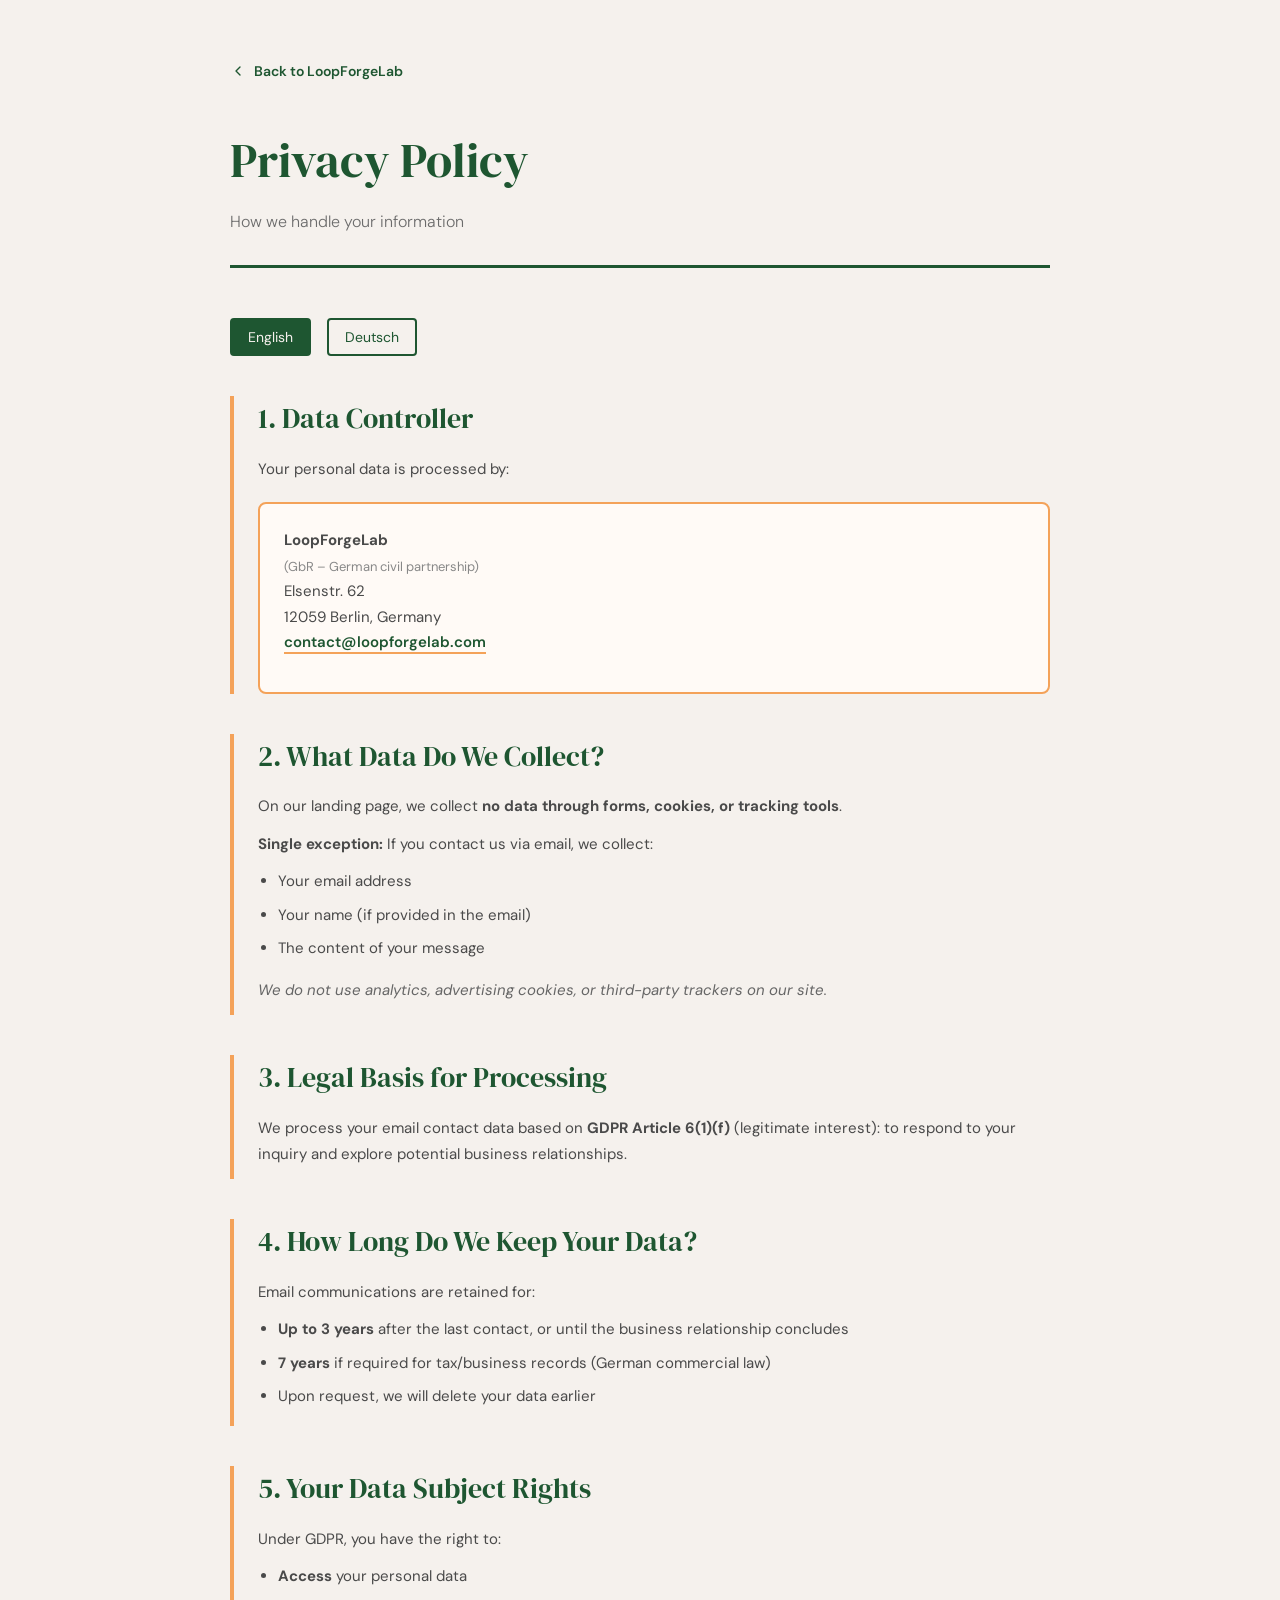
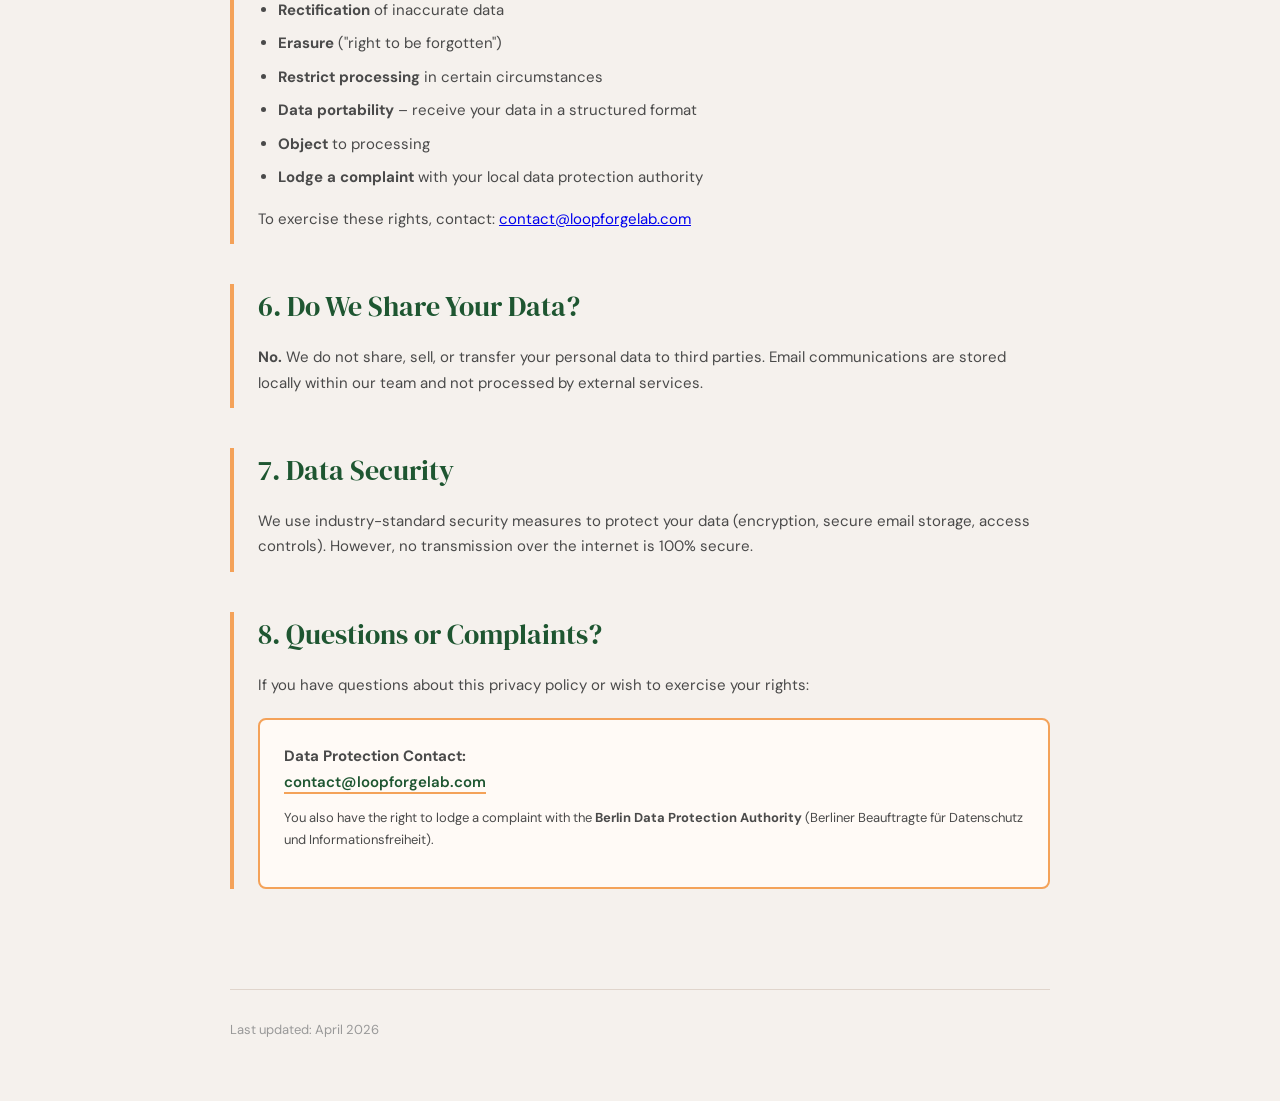
==== privacy.html @ a391ba32 "add privacy policy" ====
<!DOCTYPE html>
<html lang="en">
<head>
    <meta charset="UTF-8">
    <meta name="viewport" content="width=device-width, initial-scale=1.0">
    <title>Privacy Policy | LoopForgeLab</title>
    <meta name="description" content="LoopForgeLab's privacy policy — how we handle your personal data in compliance with GDPR.">
    <link rel="preconnect" href="https://fonts.googleapis.com">
    <link rel="preconnect" href="https://fonts.gstatic.com" crossorigin>
    <link href="https://fonts.googleapis.com/css2?family=DM+Sans:wght@300;400;600&family=DM+Serif+Display&display=swap" rel="stylesheet">
    <style>
        * {
            margin: 0;
            padding: 0;
            box-sizing: border-box;
        }

        body {
            background-color: #f5f1ed; /* Cream */
            font-family: 'DM Sans', -apple-system, BlinkMacSystemFont, 'Segoe UI', sans-serif;
            color: #2d3436;
            line-height: 1.6;
        }

        .privacy-container {
            max-width: 900px;
            margin: 0 auto;
            padding: 60px 40px;
        }

        .privacy-header {
            margin-bottom: 50px;
            border-bottom: 3px solid #1e5631; /* Forest green */
            padding-bottom: 30px;
        }

        .privacy-header h1 {
            font-family: 'DM Serif Display', Georgia, serif;
            font-size: 48px;
            color: #1e5631;
            margin-bottom: 10px;
            font-weight: 400;
        }

        .privacy-header p {
            font-size: 16px;
            color: #6b6b6b; /* Warm gray */
            font-weight: 300;
        }

        .language-toggle {
            display: flex;
            gap: 16px;
            margin-bottom: 40px;
        }

        .lang-btn {
            padding: 8px 16px;
            border: 2px solid #1e5631;
            background: transparent;
            color: #1e5631;
            font-family: 'DM Sans';
            font-size: 14px;
            cursor: pointer;
            border-radius: 4px;
            transition: all 0.2s;
        }

        .lang-btn.active {
            background-color: #1e5631;
            color: #f5f1ed;
        }

        .lang-btn:hover {
            background-color: #1e5631;
            color: #f5f1ed;
        }

        .privacy-content {
            display: grid;
            gap: 40px;
        }

        .privacy-section {
            border-left: 4px solid #f4a259; /* Accent orange */
            padding-left: 24px;
        }

        .privacy-section h2 {
            font-family: 'DM Serif Display', Georgia, serif;
            font-size: 28px;
            color: #1e5631;
            margin-bottom: 16px;
            font-weight: 400;
        }

        .privacy-section h3 {
            font-family: 'DM Serif Display', Georgia, serif;
            font-size: 18px;
            color: #2d3436;
            margin-top: 20px;
            margin-bottom: 12px;
            font-weight: 400;
        }

        .privacy-section p {
            font-size: 15px;
            color: #4a4a4a;
            margin-bottom: 12px;
            line-height: 1.7;
        }

        .privacy-section ul {
            margin-left: 20px;
            margin-bottom: 16px;
        }

        .privacy-section li {
            font-size: 15px;
            color: #4a4a4a;
            margin-bottom: 8px;
            line-height: 1.7;
        }

        .contact-info {
            background-color: #fffaf6;
            border: 2px solid #f4a259;
            border-radius: 8px;
            padding: 24px;
            margin-top: 20px;
        }

        .contact-info p {
            margin-bottom: 12px;
        }

        .contact-info a {
            color: #1e5631;
            text-decoration: none;
            font-weight: 600;
            border-bottom: 2px solid #f4a259;
            transition: border-color 0.2s;
        }

        .contact-info a:hover {
            border-bottom-color: #1e5631;
        }

        .last-updated {
            margin-top: 60px;
            padding-top: 30px;
            border-top: 1px solid #e0d5cc;
            font-size: 13px;
            color: #999;
        }

        .back-link {
            display: inline-flex;
            align-items: center;
            gap: 8px;
            margin-bottom: 40px;
            color: #1e5631;
            text-decoration: none;
            font-size: 14px;
            font-weight: 600;
            transition: opacity 0.2s;
        }

        .back-link:hover {
            opacity: 0.7;
        }

        .back-link svg {
            width: 16px;
            height: 16px;
        }

        .hidden {
            display: none;
        }

        @media (max-width: 768px) {
            .privacy-container {
                padding: 40px 24px;
            }

            .privacy-header h1 {
                font-size: 36px;
            }

            .privacy-section h2 {
                font-size: 24px;
            }
        }
    </style>
</head>
<body>

<div class="privacy-container">

    <a href="index.html" class="back-link">
        <svg viewBox="0 0 24 24" fill="none" stroke="currentColor" stroke-width="2" stroke-linecap="round" stroke-linejoin="round">
            <polyline points="15 18 9 12 15 6"></polyline>
        </svg>
        Back to LoopForgeLab
    </a>

    <div class="privacy-header">
        <h1 id="page-title">Privacy Policy</h1>
        <p id="page-subtitle">How we handle your information</p>
    </div>

    <div class="language-toggle">
        <button class="lang-btn active" onclick="setLanguage('en')">English</button>
        <button class="lang-btn" onclick="setLanguage('de')">Deutsch</button>
    </div>

    <!-- ========== ENGLISH VERSION ========== -->
    <div id="content-en" class="privacy-content">

        <!-- 1. Data Controller -->
        <div class="privacy-section">
            <h2>1. Data Controller</h2>
            <p>Your personal data is processed by:</p>
            <div class="contact-info">
                <p>
                    <strong>LoopForgeLab</strong><br>
                    <span style="font-size: 13px; color: #888;">(GbR – German civil partnership)</span><br>
                    Elsenstr. 62<br>
                    12059 Berlin, Germany<br>
                    <a href="mailto:contact@loopforgelab.com">contact@loopforgelab.com</a>
                </p>
            </div>
        </div>

        <!-- 2. What Data Do We Collect? -->
        <div class="privacy-section">
            <h2>2. What Data Do We Collect?</h2>
            <p>On our landing page, we collect <strong>no data through forms, cookies, or tracking tools</strong>.</p>
            <p><strong>Single exception:</strong> If you contact us via email, we collect:</p>
            <ul>
                <li>Your email address</li>
                <li>Your name (if provided in the email)</li>
                <li>The content of your message</li>
            </ul>
            <p style="margin-top: 16px; font-style: italic; color: #666;">We do not use analytics, advertising cookies, or third-party trackers on our site.</p>
        </div>

        <!-- 3. Legal Basis -->
        <div class="privacy-section">
            <h2>3. Legal Basis for Processing</h2>
            <p>We process your email contact data based on <strong>GDPR Article 6(1)(f)</strong> (legitimate interest): to respond to your inquiry and explore potential business relationships.</p>
        </div>

        <!-- 4. Data Retention -->
        <div class="privacy-section">
            <h2>4. How Long Do We Keep Your Data?</h2>
            <p>Email communications are retained for:</p>
            <ul>
                <li><strong>Up to 3 years</strong> after the last contact, or until the business relationship concludes</li>
                <li><strong>7 years</strong> if required for tax/business records (German commercial law)</li>
                <li>Upon request, we will delete your data earlier</li>
            </ul>
        </div>

        <!-- 5. Your Rights -->
        <div class="privacy-section">
            <h2>5. Your Data Subject Rights</h2>
            <p>Under GDPR, you have the right to:</p>
            <ul>
                <li><strong>Access</strong> your personal data</li>
                <li><strong>Rectification</strong> of inaccurate data</li>
                <li><strong>Erasure</strong> ("right to be forgotten")</li>
                <li><strong>Restrict processing</strong> in certain circumstances</li>
                <li><strong>Data portability</strong> – receive your data in a structured format</li>
                <li><strong>Object</strong> to processing</li>
                <li><strong>Lodge a complaint</strong> with your local data protection authority</li>
            </ul>
            <p style="margin-top: 16px;">To exercise these rights, contact: <a href="mailto:contact@loopforgelab.com">contact@loopforgelab.com</a></p>
        </div>

        <!-- 6. Data Sharing -->
        <div class="privacy-section">
            <h2>6. Do We Share Your Data?</h2>
            <p><strong>No.</strong> We do not share, sell, or transfer your personal data to third parties. Email communications are stored locally within our team and not processed by external services.</p>
        </div>

        <!-- 7. Security -->
        <div class="privacy-section">
            <h2>7. Data Security</h2>
            <p>We use industry-standard security measures to protect your data (encryption, secure email storage, access controls). However, no transmission over the internet is 100% secure.</p>
        </div>

        <!-- 8. Contact & Complaints -->
        <div class="privacy-section">
            <h2>8. Questions or Complaints?</h2>
            <p>If you have questions about this privacy policy or wish to exercise your rights:</p>
            <div class="contact-info">
                <p>
                    <strong>Data Protection Contact:</strong><br>
                    <a href="mailto:contact@loopforgelab.com">contact@loopforgelab.com</a>
                </p>
                <p style="margin-top: 12px; font-size: 13px;">
                    You also have the right to lodge a complaint with the <strong>Berlin Data Protection Authority</strong> (Berliner Beauftragte für Datenschutz und Informationsfreiheit).
                </p>
            </div>
        </div>

        <div class="last-updated">
            Last updated: April 2026
        </div>

    </div>

    <!-- ========== GERMAN VERSION ========== -->
    <div id="content-de" class="privacy-content hidden">

        <!-- 1. Verantwortliche Stelle -->
        <div class="privacy-section">
            <h2>1. Verantwortliche Stelle</h2>
            <p>Deine personenbezogenen Daten werden verarbeitet durch:</p>
            <div class="contact-info">
                <p>
                    <strong>LoopForgeLab</strong><br>
                    <span style="font-size: 13px; color: #888;">(GbR – Gesellschaft bürgerlichen Rechts)</span><br>
                    Elsenstr. 62<br>
                    12059 Berlin, Deutschland<br>
                    <a href="mailto:contact@loopforgelab.com">contact@loopforgelab.com</a>
                </p>
            </div>
        </div>

        <!-- 2. Welche Daten erheben wir? -->
        <div class="privacy-section">
            <h2>2. Welche Daten erheben wir?</h2>
            <p>Auf unserer Landingpage sammeln wir <strong>keine Daten durch Formulare, Cookies oder Tracking-Tools</strong>.</p>
            <p><strong>Einzige Ausnahme:</strong> Wenn du uns per E-Mail kontaktierst, erheben wir:</p>
            <ul>
                <li>Deine E-Mail-Adresse</li>
                <li>Deinen Namen (falls angegeben)</li>
                <li>Den Inhalt deiner Nachricht</li>
            </ul>
            <p style="margin-top: 16px; font-style: italic; color: #666;">Wir nutzen keine Analysen, Werbecookies oder Tracker von Drittanbietern.</p>
        </div>

        <!-- 3. Rechtsgrundlage -->
        <div class="privacy-section">
            <h2>3. Rechtsgrundlage der Verarbeitung</h2>
            <p>Wir verarbeiten deine E-Mail-Daten auf Grundlage von <strong>DSGVO Art. 6 Abs. 1 lit. f</strong> (berechtigtes Interesse): um deine Anfrage zu beantworten und geschäftliche Beziehungen zu initiieren.</p>
        </div>

        <!-- 4. Speicherdauer -->
        <div class="privacy-section">
            <h2>4. Wie lange speichern wir deine Daten?</h2>
            <p>E-Mail-Kommunikationen werden gespeichert für:</p>
            <ul>
                <li><strong>Bis zu 3 Jahre</strong> nach der letzten Kontaktaufnahme oder bis zum Ende der Geschäftsbeziehung</li>
                <li><strong>7 Jahre</strong>, falls erforderlich für Steuer-/Geschäftsunterlagen (deutsches Handelsrecht)</li>
                <li>Auf Anfrage löschen wir deine Daten früher</li>
            </ul>
        </div>

        <!-- 5. Deine Rechte -->
        <div class="privacy-section">
            <h2>5. Deine Rechte als betroffene Person</h2>
            <p>Nach der DSGVO hast du das Recht auf:</p>
            <ul>
                <li><strong>Auskunft</strong> über deine Daten</li>
                <li><strong>Berichtigung</strong> falscher Daten</li>
                <li><strong>Löschung</strong> („Recht auf Vergessenwerden")</li>
                <li><strong>Einschränkung</strong> der Verarbeitung</li>
                <li><strong>Datenportabilität</strong> – Erhalt deiner Daten in strukturierter Form</li>
                <li><strong>Widerspruch</strong> gegen die Verarbeitung</li>
                <li><strong>Beschwerde</strong> bei deiner Datenschutzbehörde</li>
            </ul>
            <p style="margin-top: 16px;">Um deine Rechte auszuüben, kontaktiere: <a href="mailto:contact@loopforgelab.com">contact@loopforgelab.com</a></p>
        </div>

        <!-- 6. Datenweitergabe -->
        <div class="privacy-section">
            <h2>6. Geben wir deine Daten weiter?</h2>
            <p><strong>Nein.</strong> Wir teilen, verkaufen oder übermitteln deine Daten nicht an Dritte. E-Mail-Kommunikationen werden lokal in unserem Team gespeichert und nicht durch externe Dienste verarbeitet.</p>
        </div>

        <!-- 7. Datensicherheit -->
        <div class="privacy-section">
            <h2>7. Datensicherheit</h2>
            <p>Wir nutzen branchenübliche Sicherheitsmaßnahmen zum Schutz deiner Daten (Verschlüsselung, sichere E-Mail-Speicherung, Zugriffskontrolle). Allerdings ist keine Übertragung im Internet zu 100% sicher.</p>
        </div>

        <!-- 8. Fragen oder Beschwerde -->
        <div class="privacy-section">
            <h2>8. Fragen oder Beschwerde?</h2>
            <p>Wenn du Fragen zu dieser Datenschutzerklärung hast oder deine Rechte ausüben möchtest:</p>
            <div class="contact-info">
                <p>
                    <strong>Datenschutz-Kontakt:</strong><br>
                    <a href="mailto:contact@loopforgelab.com">contact@loopforgelab.com</a>
                </p>
                <p style="margin-top: 12px; font-size: 13px;">
                    Du hast auch das Recht, dich bei der <strong>Berliner Beauftragte für Datenschutz und Informationsfreiheit</strong> zu beschweren.
                </p>
            </div>
        </div>

        <div class="last-updated">
            Zuletzt aktualisiert: April 2026
        </div>

    </div>

</div>

<script>
    function setLanguage(lang) {
        const enContent = document.getElementById('content-en');
        const deContent = document.getElementById('content-de');
        const pageTitle = document.getElementById('page-title');
        const pageSubtitle = document.getElementById('page-subtitle');
        const langBtns = document.querySelectorAll('.lang-btn');

        langBtns.forEach(btn => btn.classList.remove('active'));

        if (lang === 'de') {
            enContent.classList.add('hidden');
            deContent.classList.remove('hidden');
            pageTitle.textContent = 'Datenschutz';
            pageSubtitle.textContent = 'Wie wir mit deinen Daten umgehen';
            langBtns[1].classList.add('active');
        } else {
            enContent.classList.remove('hidden');
            deContent.classList.add('hidden');
            pageTitle.textContent = 'Privacy Policy';
            pageSubtitle.textContent = 'How we handle your information';
            langBtns[0].classList.add('active');
        }
    }
</script>

</body>
</html>
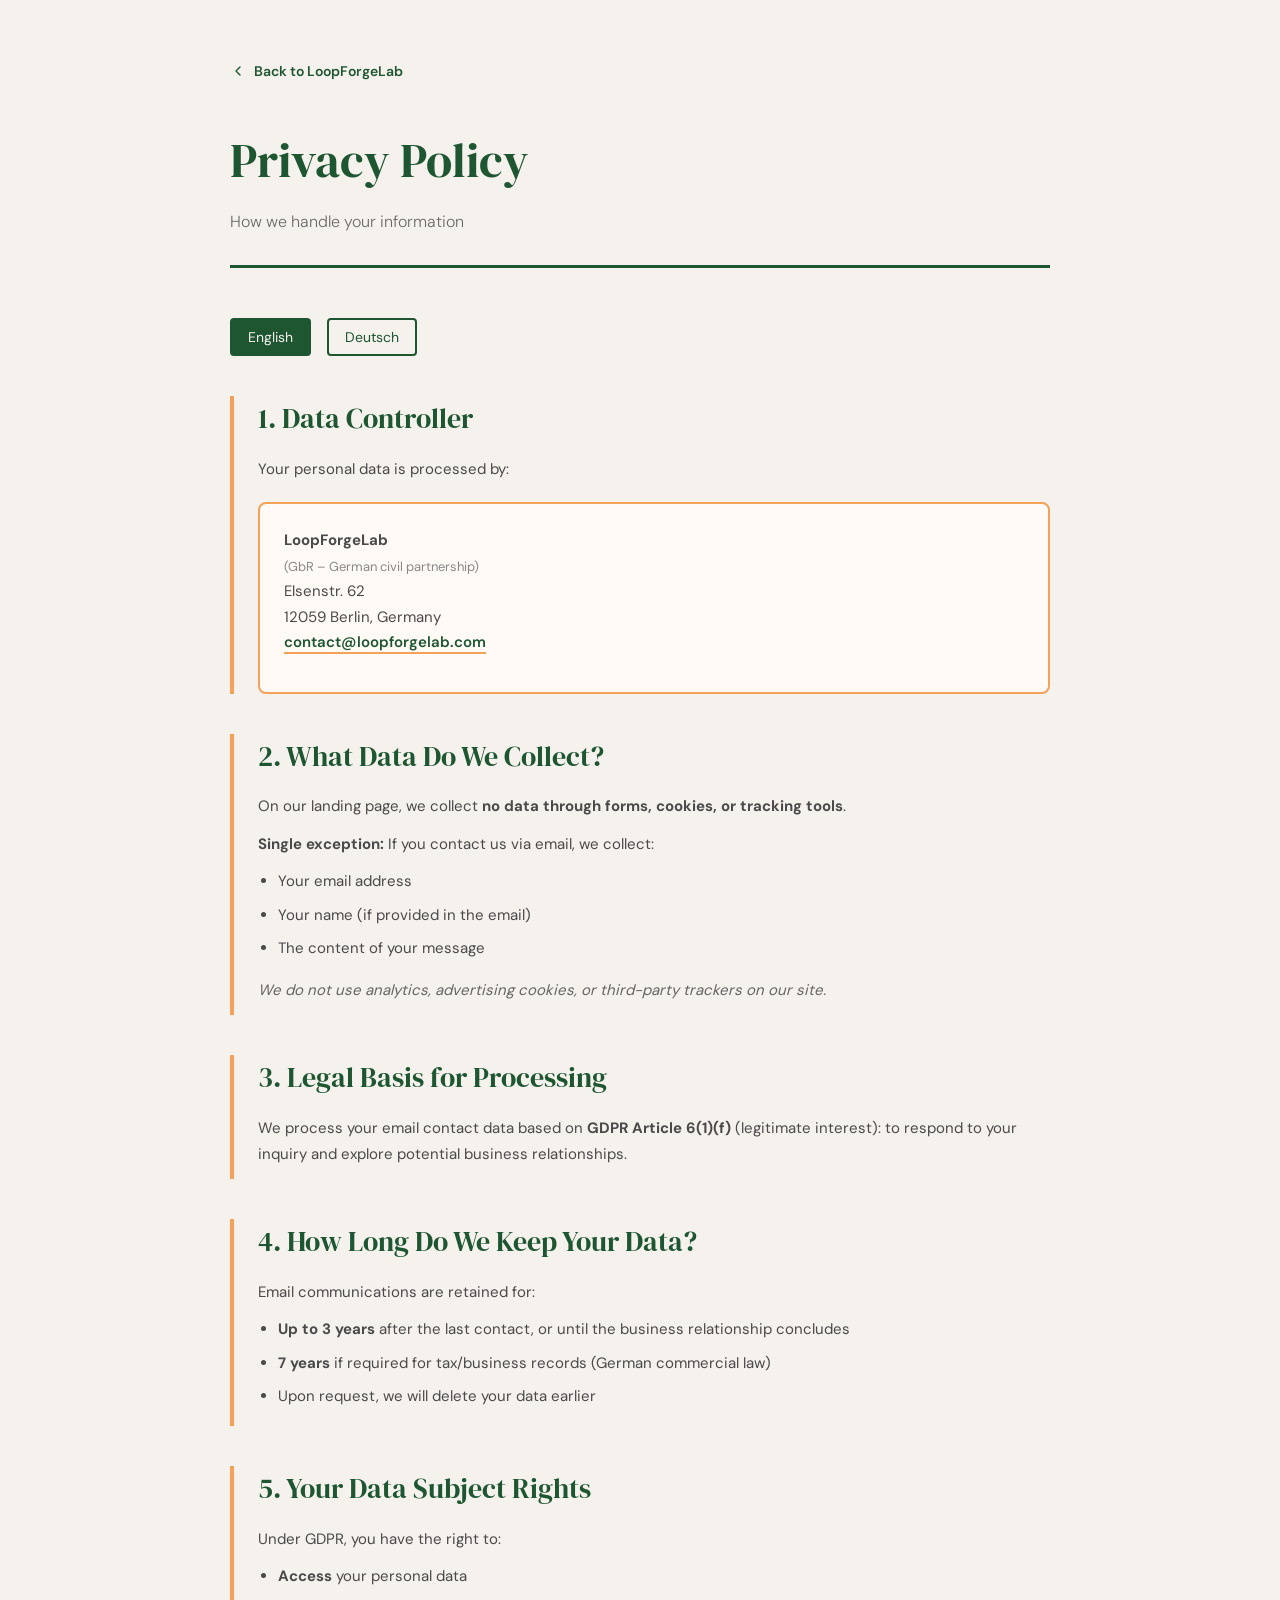
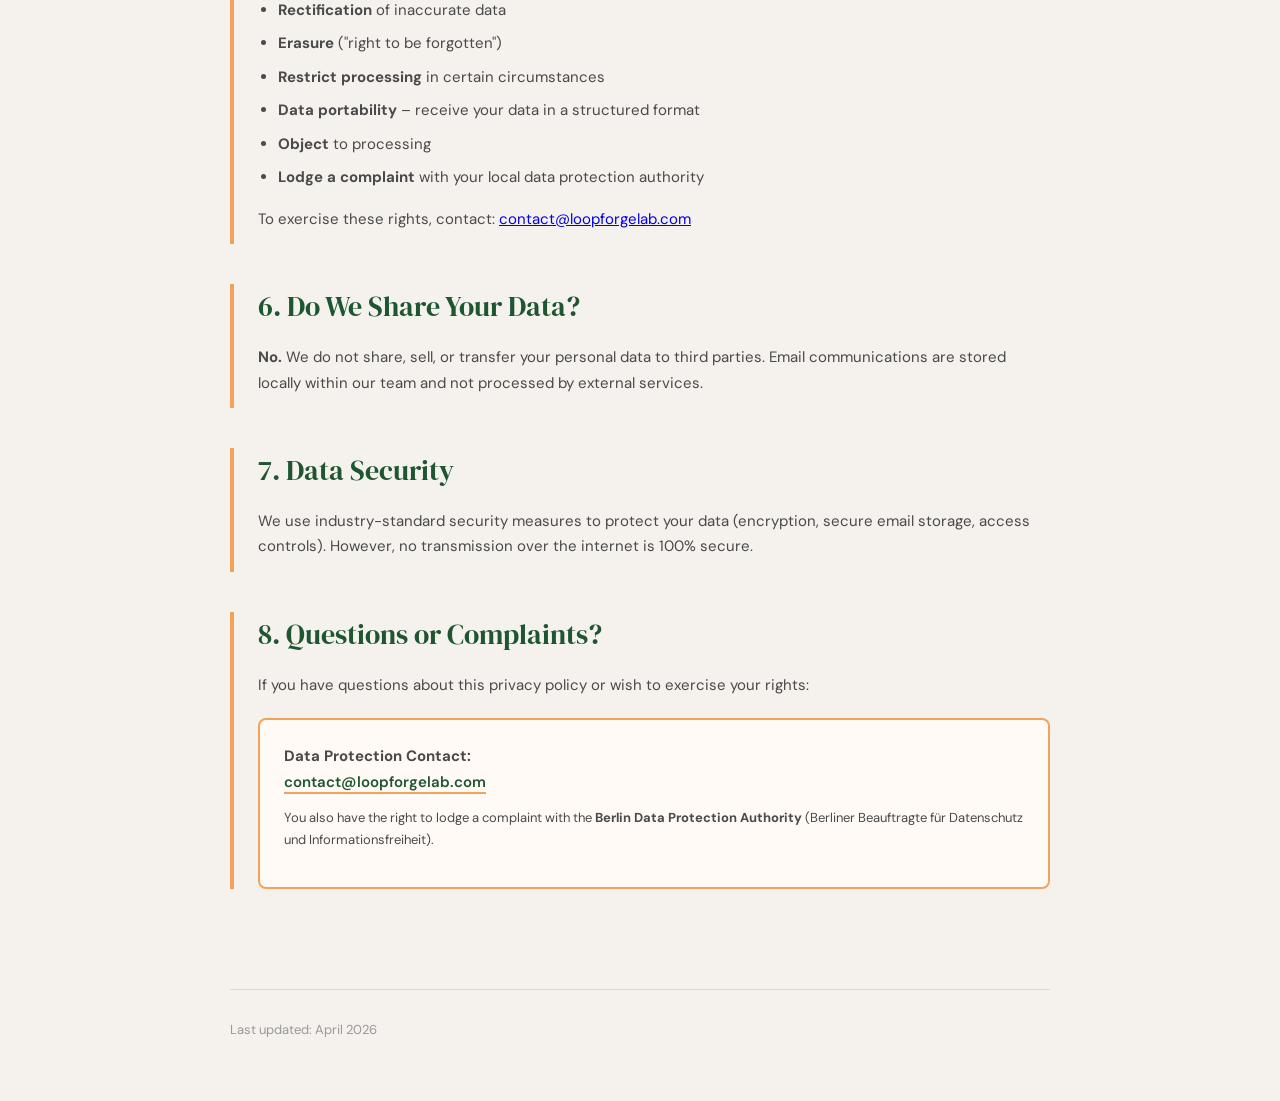
==== commit 0ffe4490: "improve performance" ====
--- a/privacy.html
+++ b/privacy.html
@@ -5,9 +5,8 @@
     <meta name="viewport" content="width=device-width, initial-scale=1.0">
     <title>Privacy Policy | LoopForgeLab</title>
     <meta name="description" content="LoopForgeLab's privacy policy — how we handle your personal data in compliance with GDPR.">
-    <link rel="preconnect" href="https://fonts.googleapis.com">
-    <link rel="preconnect" href="https://fonts.gstatic.com" crossorigin>
-    <link href="https://fonts.googleapis.com/css2?family=DM+Sans:wght@300;400;600&family=DM+Serif+Display&display=swap" rel="stylesheet">
+    <link rel="preload" href="fonts.css" as="style" onload="this.onload=null;this.rel='stylesheet'">
+    <noscript><link rel="stylesheet" href="fonts.css"></noscript>
     <style>
         * {
             margin: 0;
--- a/fonts.css
+++ b/fonts.css
@@ -0,0 +1,23 @@
+@font-face {
+    font-family: 'DM Sans';
+    font-style: normal;
+    font-weight: 300 700;
+    font-display: swap;
+    src: url('fonts/dm-sans-latin.woff2') format('woff2');
+}
+
+@font-face {
+    font-family: 'DM Serif Display';
+    font-style: normal;
+    font-weight: 400;
+    font-display: swap;
+    src: url('fonts/dm-serif-display-latin-regular.woff2') format('woff2');
+}
+
+@font-face {
+    font-family: 'DM Serif Display';
+    font-style: italic;
+    font-weight: 400;
+    font-display: swap;
+    src: url('fonts/dm-serif-display-latin-italic.woff2') format('woff2');
+}
--- a/fonts.css
+++ b/fonts.css
@@ -0,0 +1,23 @@
+@font-face {
+    font-family: 'DM Sans';
+    font-style: normal;
+    font-weight: 300 700;
+    font-display: swap;
+    src: url('fonts/dm-sans-latin.woff2') format('woff2');
+}
+
+@font-face {
+    font-family: 'DM Serif Display';
+    font-style: normal;
+    font-weight: 400;
+    font-display: swap;
+    src: url('fonts/dm-serif-display-latin-regular.woff2') format('woff2');
+}
+
+@font-face {
+    font-family: 'DM Serif Display';
+    font-style: italic;
+    font-weight: 400;
+    font-display: swap;
+    src: url('fonts/dm-serif-display-latin-italic.woff2') format('woff2');
+}
